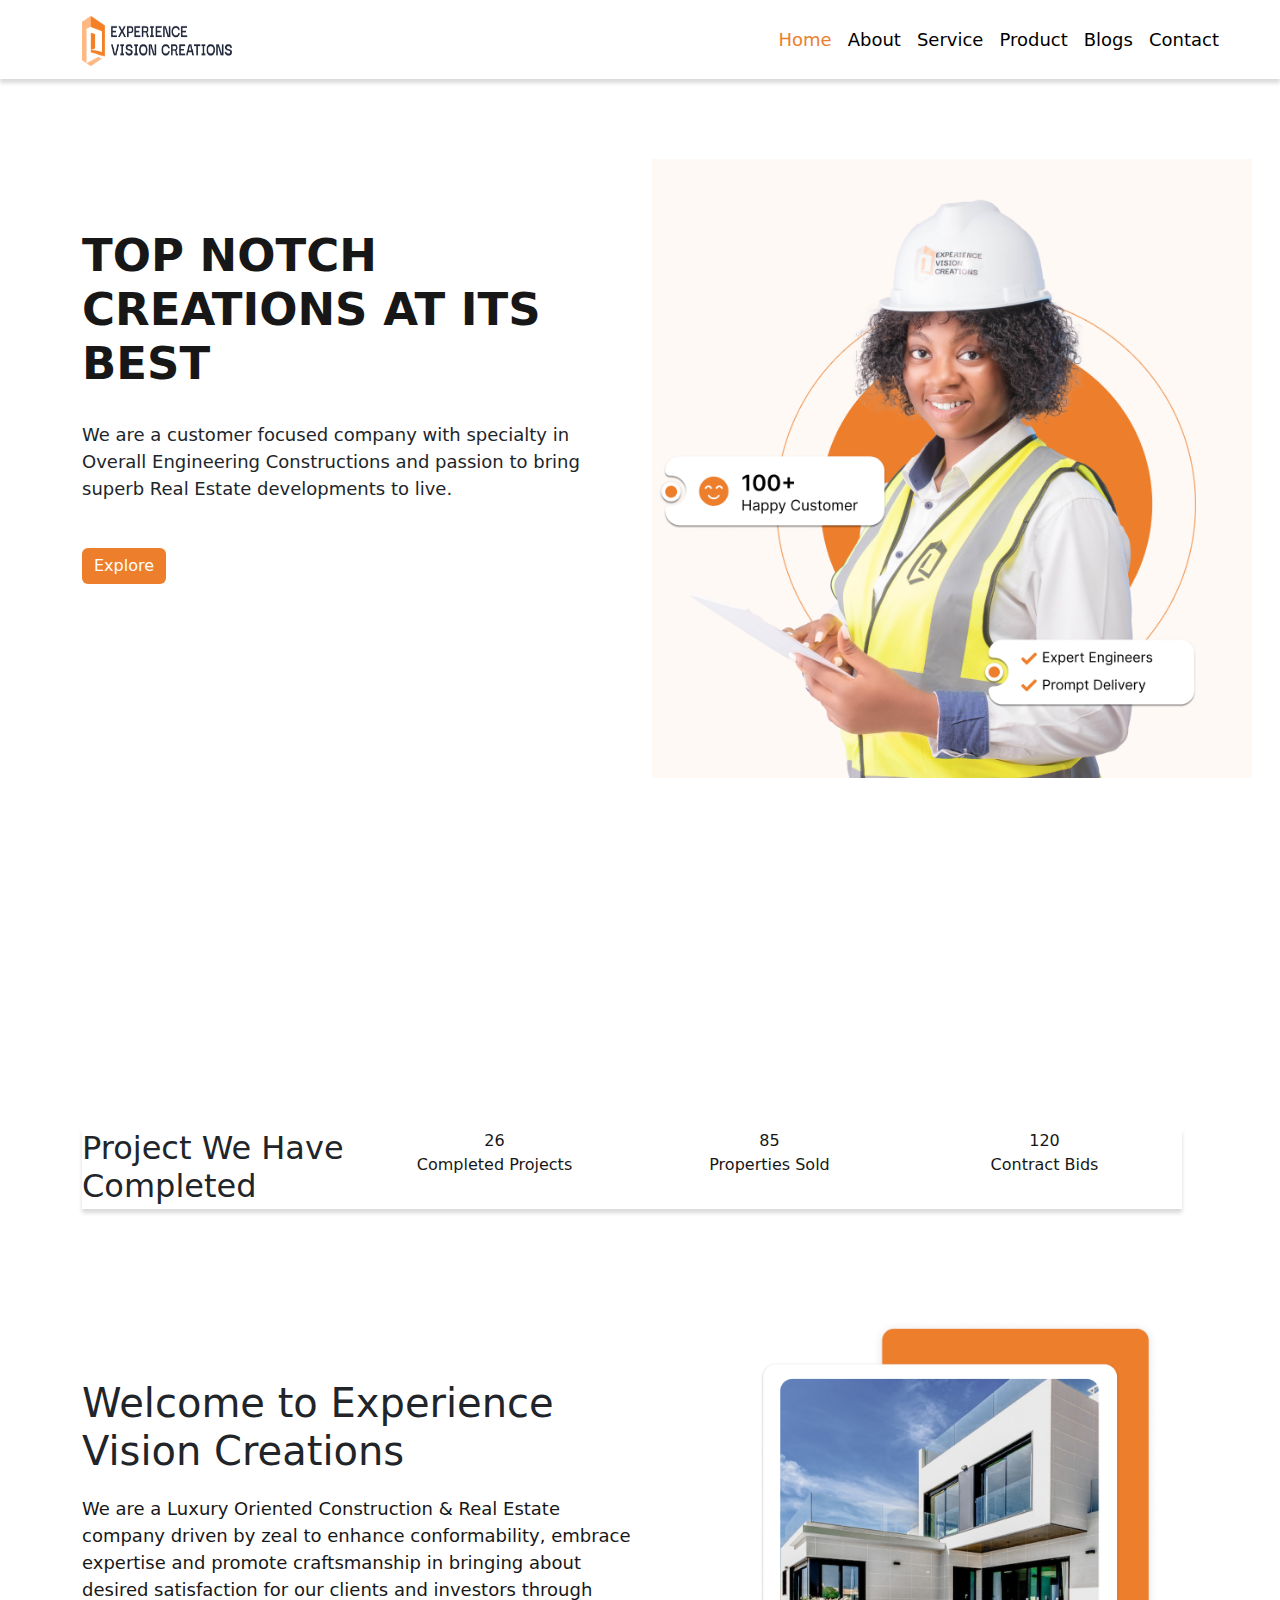
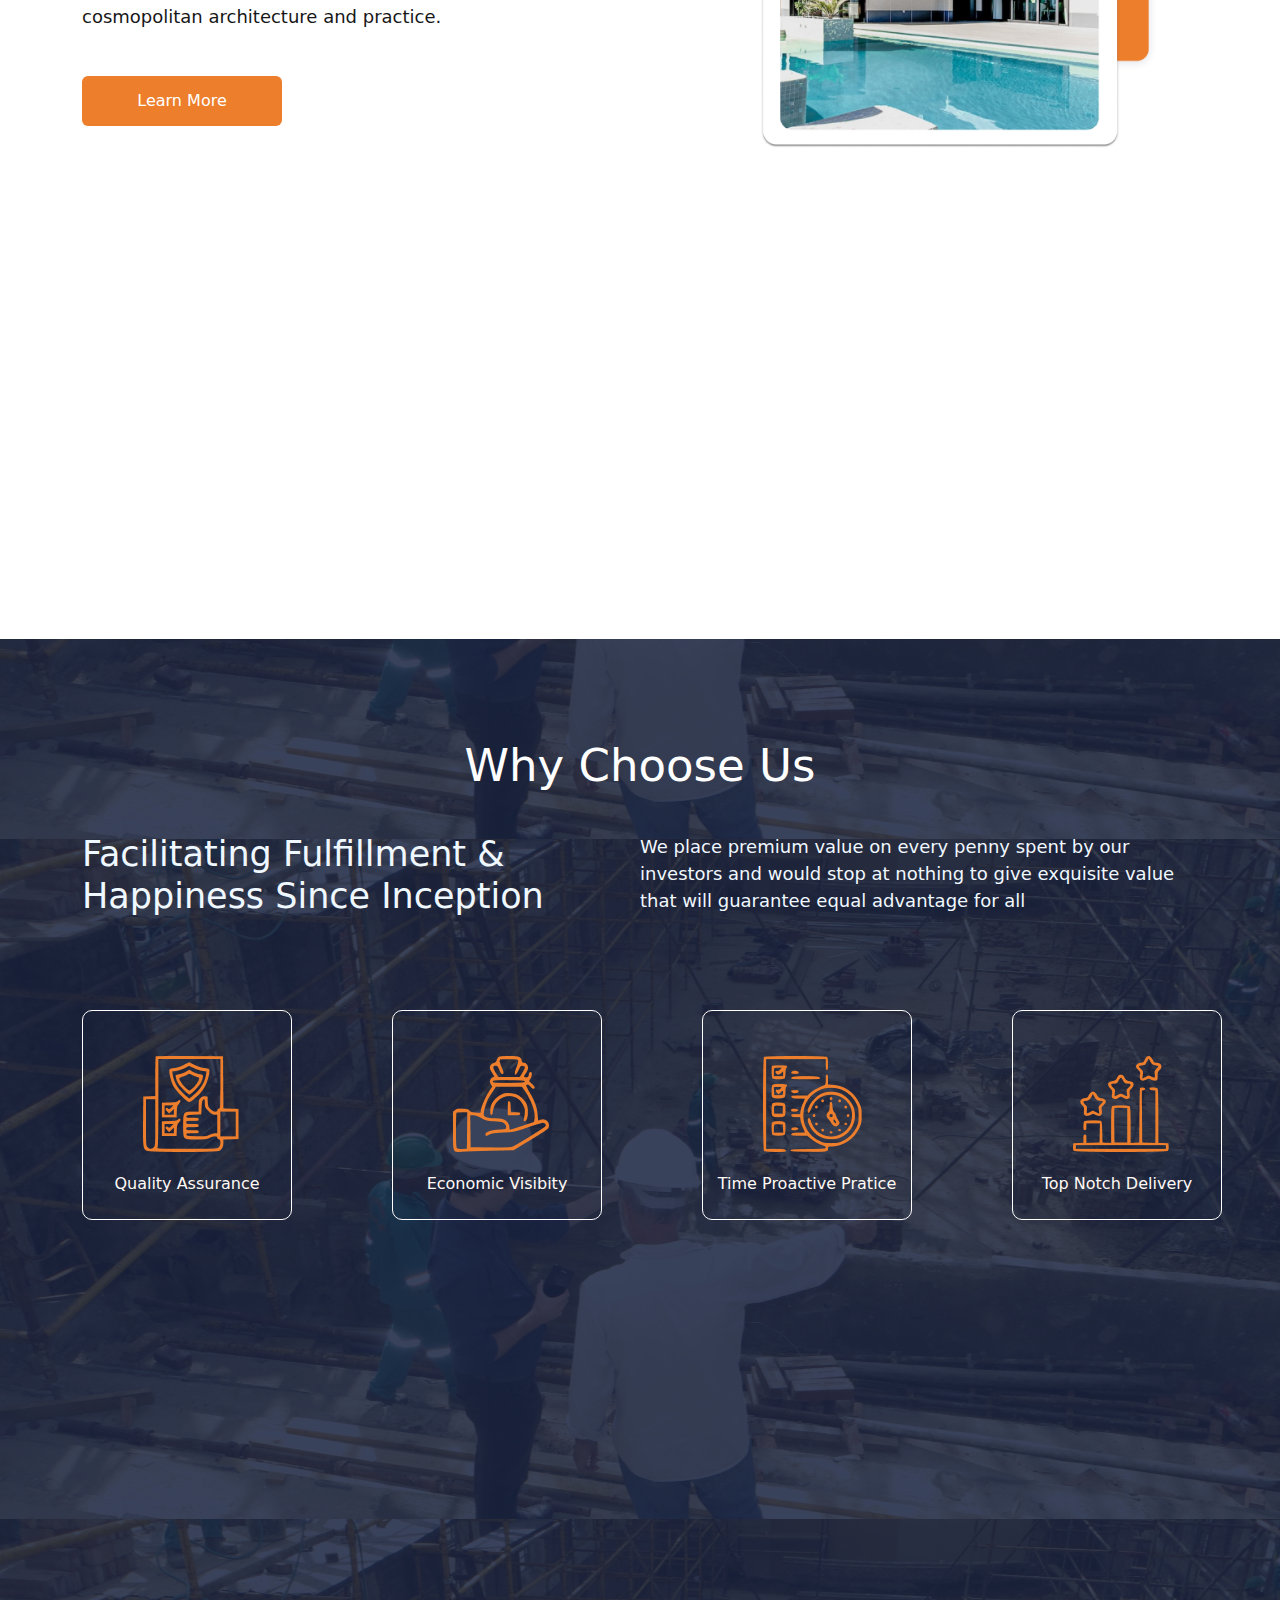
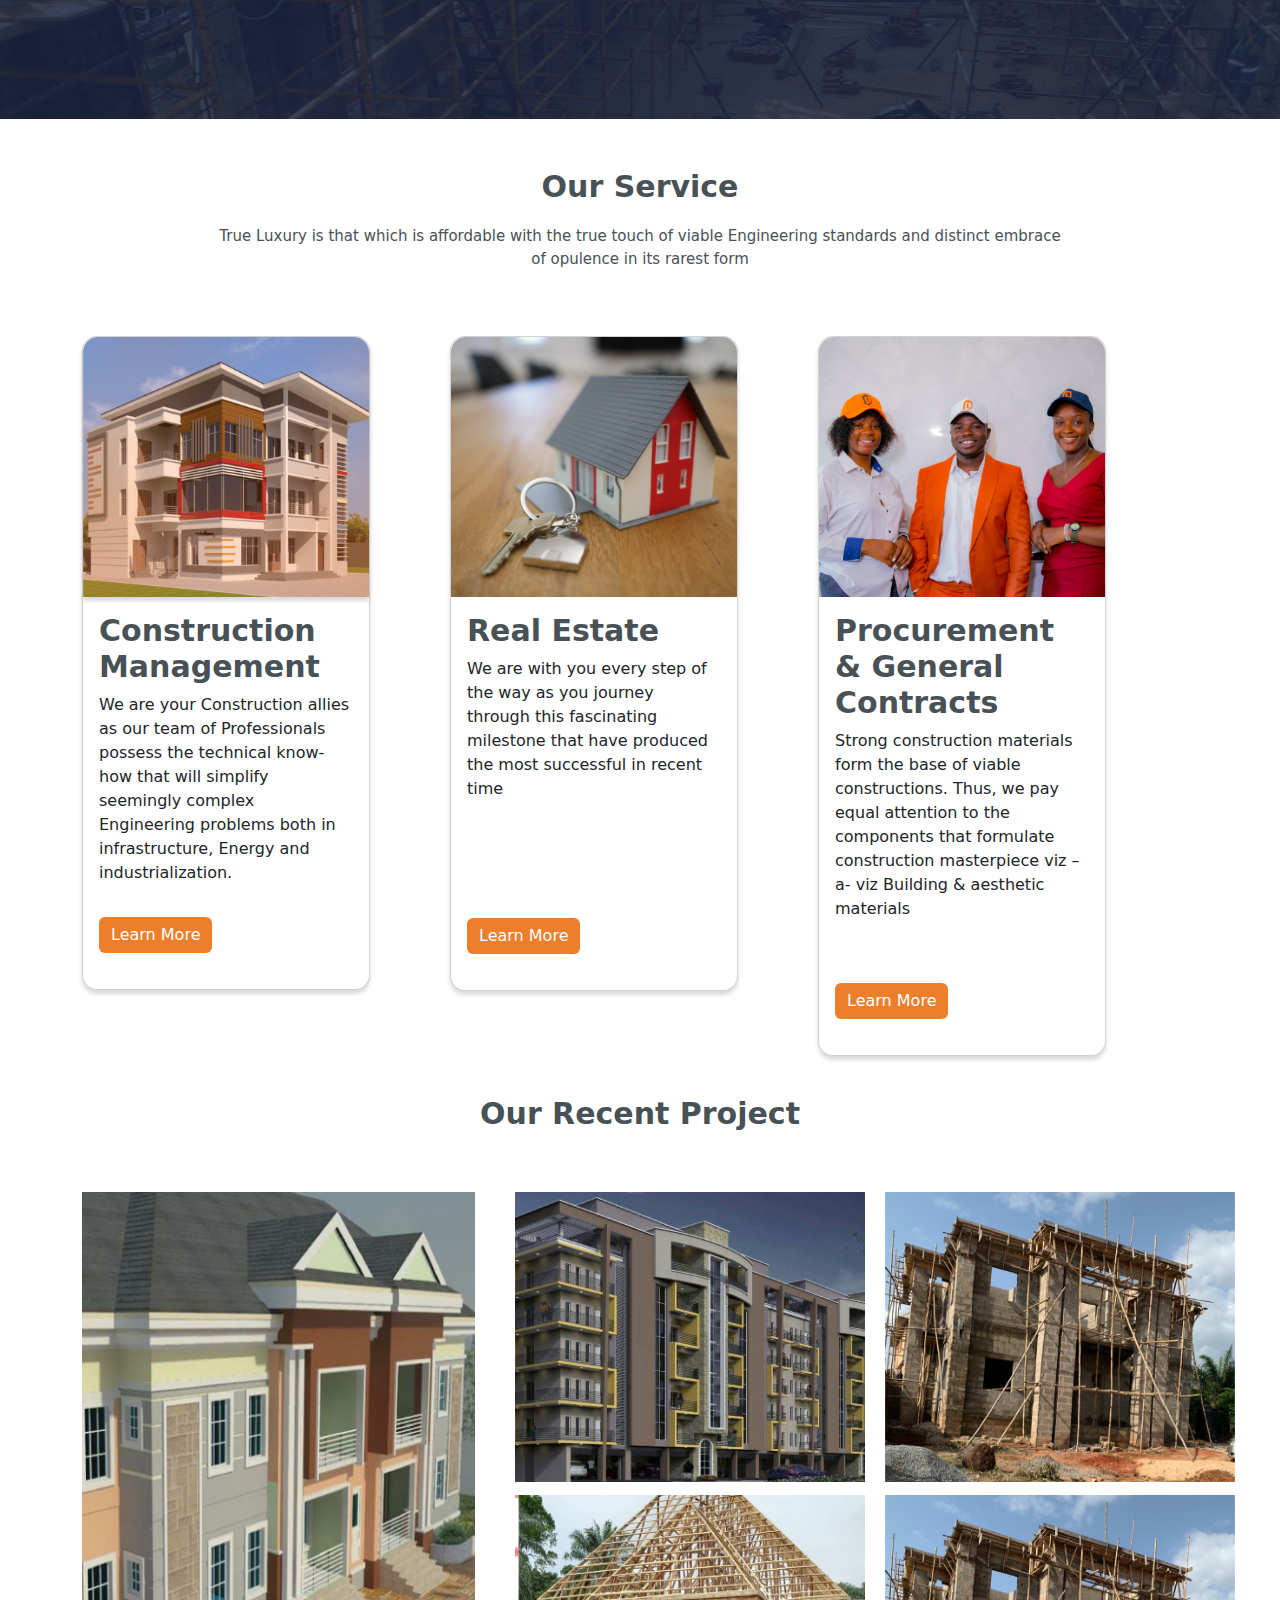
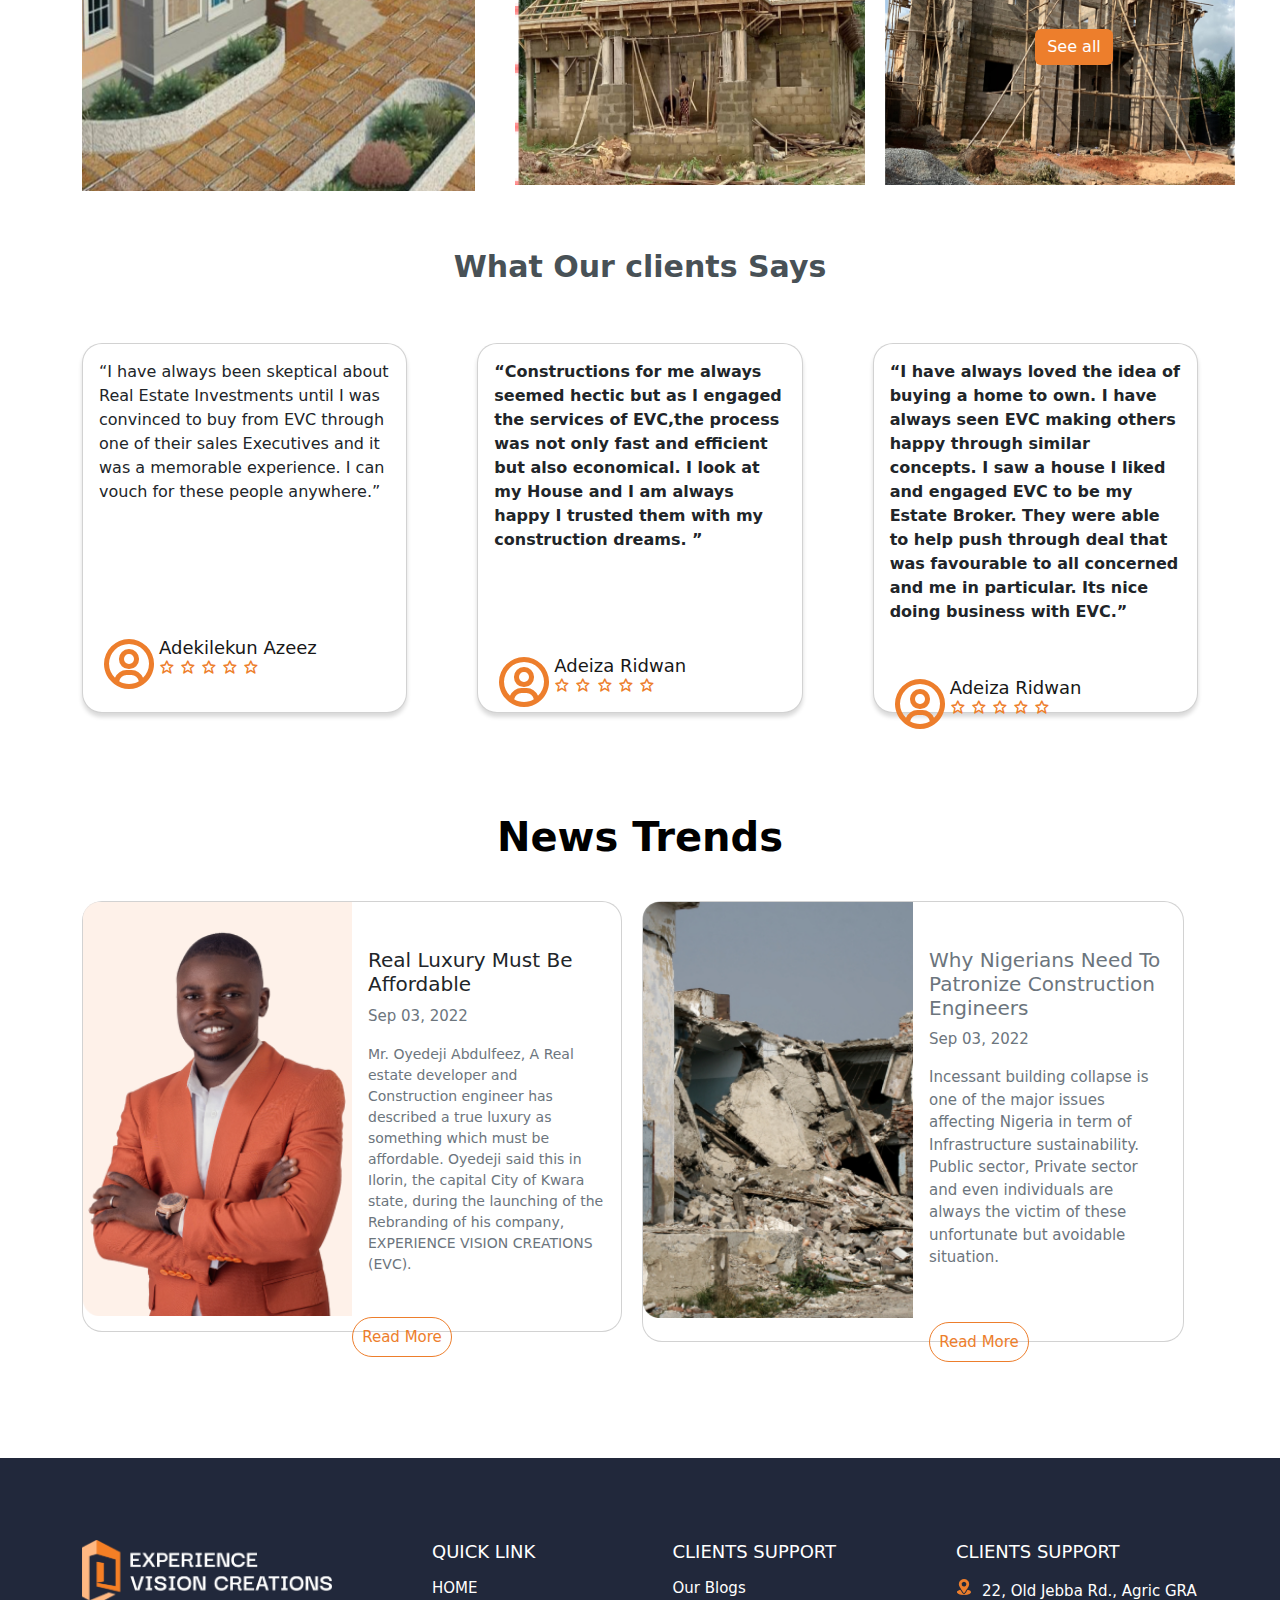
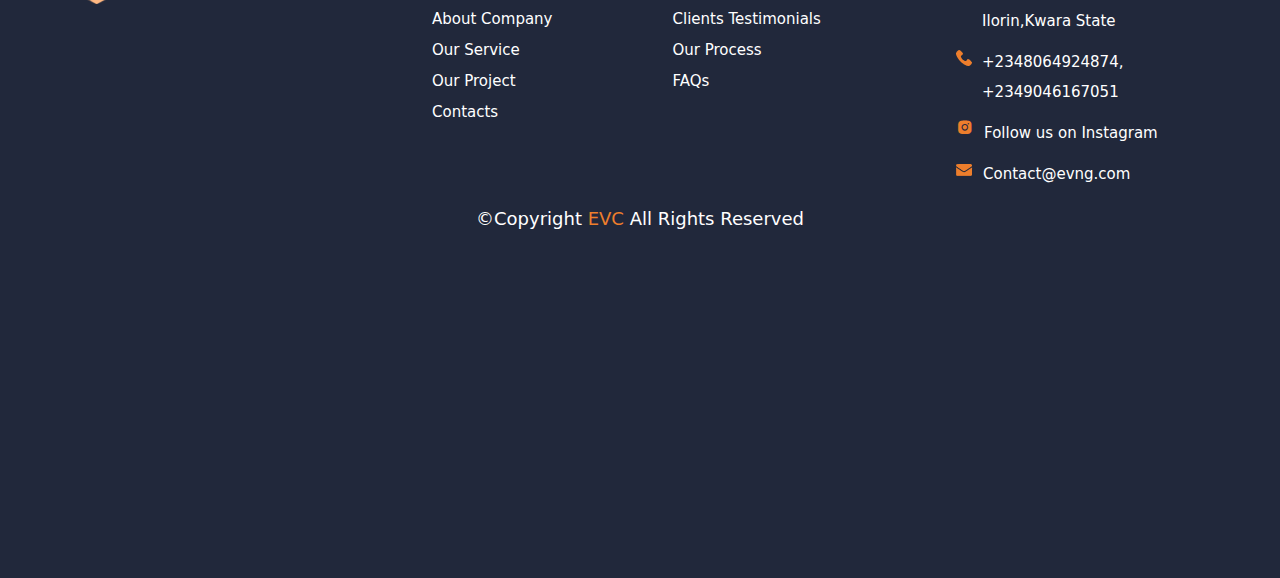
==== index.html @ 8b0f33f6 "fifth commit" ====
<!DOCTYPE html>
<html lang="en">
<head>
    <meta charset="UTF-8">
    <meta http-equiv="X-UA-Compatible" content="IE=edge">
    <meta name="viewport" content="width=device-width, initial-scale=1.0">
<!-- Bootstrap -->
<link rel="stylesheet" href="./bootstrap-5.2.2-dist/css/bootstrap.min.css">
<!-- BOXICONS -->
<link href='https://unpkg.com/boxicons@2.1.4/css/boxicons.min.css' rel='stylesheet'>
 <!-- CSS -->
    <link rel="stylesheet" href="./style.css">
    <!-- favicon -->
    <link rel="shortcut icon" href="./Landscape.png" type="image/x-icon">
<!-- BOXICONS -->
<link href='https://unpkg.com/boxicons@2.1.4/css/boxicons.min.css' rel='stylesheet'>
    <title>Experience Vision Creation</title>
</head>
<body>
  <nav class="navbar navbar-expand-lg navs ">
    <div class="container">
        <a class="navbar-brand nav1" href="#">
            <img src="./Landscape.png" alt="Logo" width="150" height="50"  class="d-inline-block align-text-top" style="color: white;">
          </a>
      <button class="navbar-toggler" type="button" data-bs-toggle="collapse" data-bs-target="#navbarSupportedContent" aria-controls="navbarSupportedContent" aria-expanded="false" aria-label="Toggle navigation">
        <span class="navbar-toggler-icon"></span>
      </button>
      <div class="collapse navbar-collapse" id="navbarSupportedContent">
        <ul class="navbar-nav me-auto mb-2 mb-lg-0 nav2">
          <li class="nav-item">
            <a class="nav-link active actives " aria-current="page" href="#" style="  color: #ed7e2c; font-size: 18px;">Home</a>
          </li>
          <li class="nav-item">
            <a class="nav-link" href="#">About</a>
          </li>
          <li class="nav-item">
            <a class="nav-link" href="#">Service</a>
          </li>
          <li class="nav-item">
            <a class="nav-link" href="#">Product</a>
          </li>
          <li class="nav-item">
            <a class="nav-link" href="#">Blogs</a>
          </li>
          <li class="nav-item">
            <a class="nav-link" href="#">Contact</a>
          </li>
          </ul>
          </div>
          </div>
        </nav>
        <section class="section1">
          <div class="container">
            <div class="contain">
              <div class="row">
                <div class="text col-lg-6 ">
                  <h1>TOP NOTCH CREATIONS AT ITS BEST</h1>
                  <p class="para1">We are a customer focused company with specialty in Overall Engineering Constructions and passion to bring superb Real Estate developments to live.</p>
                  <div class="button"><button type="button" class="btn btn-success">Explore</button></div>
                </div>
                <div class="picture col-lg-6">
                  <img src="./notpho.jpeg" alt="">
                </div>
              </div>
            </div>
          </div>
        </section>
          <section class="section2">
     <section class="section2">
      <div class="container">
        <div class="contain2">
        <div class="row1">
          <div class="project col-lg-3">
            <h2>Project We Have Completed</h2>
          </div>
          <div class="first col-lg-3">
            <p class="para2">26<br>
              Completed Projects</p>
          </div>
          <div class="second col-lg-3">
            <p class="para2">
              85<br>
Properties Sold
            </p>
          </div>
          <div class="third col-lg-3">
            <p class="para2">120<br>
              Contract Bids</p>
          </div>
        </div>
      </div>
      </div>
      <div class="container">
        <div class="contain3">
          <div class="row2">
            <div class="text1 col-lg-6"><h2>Welcome to Experience Vision Creations</h2>
            <p class="para3">We are a Luxury Oriented Construction & Real Estate company driven by zeal to enhance conformability, embrace expertise and promote craftsmanship in bringing about desired satisfaction for our clients and investors through cosmopolitan architecture and practice.</p>
            <button type="button" class="btn btn-success">Learn More</button></div>
            <div class="image1 col-lg-6">
              <img src="./Imagesvideo-cover.png" alt="">
            </div>
          </div>
        </div>
      </div>
     </section>
      <section class="section3">
<div class="container">
  <div class="contain4">
    <div class="text2">
      <h3>Why Choose Us</h3>
    </div>
    <div class="row3">
      <div class="text3 col-lg-6">
       <h4>Facilitating Fulfillment & Happiness Since Inception</h4>
      </div>
    <div class="text4 col-lg-6">
      <p class="para4">We place premium value on every penny spent by our investors and would stop at nothing to give exquisite value that will guarantee equal advantage for all</p>
    </div>
    </div>
    <div class="row4">
      <div class=" card-content">
        <div class="card-body1 col-lg-3">
          <div class="image">
            <img src="./image1(Traced).png" alt="">
          </div>
          <div class="textt">
            <p class="para5"> Quality Assurance</p>
          </div>
        </div>
      </div>
      <div class="card-content ">
        <div class="card-body1  card-body2" style="margin-left: 100px;">
        <div class="image">
          <img src="./image2(Traced).png" alt="">
        </div>
      <div class="textt">
        <p class="para5"> Economic Visibity</p>
      </div></div>
      </div>
      <div class="card-content">
        <div class="card-body1 card-body3 col-lg-3" style="margin-left: 100px;">
        <div class="image"><img src="./image(Traced).png" alt=""></div>
        <div class="texxt"><p class="para5"> Time Proactive Pratice</p></div>
        </div>
      </div>
      <div class="card-content">
        <div class="card-body1 card-body4" style="margin-left: 100px;">
        <div class="image">
          <img src="./image4(Traced).png" alt="">
        </div>
      <div class="textt"><p class="para5"> Top Notch Delivery</p></div></div>
      </div>
    </div>
</div>
      </section>
      <section class="section4">
        <div class="container">
          <div class="main">
            <div class="textz">
              <h5>Our Service</h5>
              <p class="para6">
                True Luxury is that which is affordable with the true touch of viable Engineering standards and distinct embrace <br>of opulence in its rarest form
              </p>
            </div>
            <div class="row5">
              <div class="content1">
                <div class="card cards" style="width: 18rem; border-radius: 15px;     box-shadow: 0px 4px 4px rgb(0 0 0 / 15%);">
                  <img src="./constructor.png" class="card-img-top" alt="..." style="border-radius: 15px 15px 0px 0px ;     box-shadow: 0px 4px 4px rgb(0 0 0 / 15%);">
                  <div class="card-body">
                    <h5 class="card-title">Construction Management</h5>
                    <p class="card-text">We are your Construction allies as our team of Professionals possess the technical know-how that will simplify seemingly complex Engineering problems both in infrastructure, Energy and industrialization.</p>

                  </div>
                  <div class="card-body">
                    <button type="button" class="btn btn-success btnn">Learn More</button>
                  </div>
                </div>
          </div>
          <div class="content1">
            <div class="card cards1" style="width: 18rem; border-radius: 15px; margin-left: 80px;     box-shadow: 0px 4px 4px rgb(0 0 0 / 15%);">
              <img src="./Frame21.png" class="card-img-top" alt="..." style="border-radius: 15px 15px 0px 0px ;     ;">
              <div class="card-body">
                <h5 class="card-title">Real Estate</h5>
                <p class="card-text">We are with you every step of the way as you journey through this fascinating milestone that have produced the most successful in recent time</p></div>
              <div class="card-body">
                <button type="button" class="btn btn-success btn2">Learn More</button>
              </div>
            </div>
          </div>
          <div class="content1">
            <div class="card cards2" style="width: 18rem; border-radius: 15px; margin-left: 80px;     box-shadow: 0px 4px 4px rgb(0 0 0 / 15%);">
              <img src="./Frame24.png" class="card-img-top" alt="..." style="border-radius: 15px 15px 0px 0px ;">
              <div class="card-body">
                <h5 class="card-title">Procurement & General Contracts</h5>
                <p class="card-text">Strong construction materials form the base of viable constructions. Thus, we pay equal attention to the components that formulate construction masterpiece viz – a- viz Building & aesthetic materials</p>
              </div>
              <div class="card-body">
                <button type="button" class="btn btn-success btn3">Learn More</button>
              </div>
            </div>
          </div>
        </div>
        <div class="flows">
          <h5>Our Recent Project</h5>
        </div>
        <div class="row6">
          <div class="img1 col-1g-4">
            <img src="./glass-silhouettes-on-moder-PRADEQE (1).png" alt="">
          </div>
          <div class="img2 ">
            <img src="./office-b (1).png" alt="" class="one">
            <img src="./scott-webb-HE-unsplash (1).png" alt="" class="two">
          </div>
          <div class="img3 col-1g-4">
            <img src="./ilding-CGY4TZ5 (1).png " alt="" class="three">
            <img src="./ilding-CGY4TZ5 (1).png" alt="" class="four">
            <button type="button" class="btn btn-success btn4">See all</button>     
          </div>
        </div>
        <div class="floww">
          <h5>What Our clients Says</h5>
          <div class="review">
            <div class="row7">
              <div class="card cardz crd1" style="width: 370px; height: 370px;box-shadow: 0px 4px 4px rgb(0 0 0 / 15%); border-radius: 20px;">
                <div class="card-body">
                  <p class="card-text card-text1" style="font-size: 16px; font-weight: 600px;">“I have always been skeptical about Real Estate Investments until I was convinced to buy from EVC through one of their sales Executives and it was a memorable experience. I can vouch for these people anywhere.”</p>
                  <div class="row8" style="margin-top: 90px;">
                    <div class="icon4">
                      <i class='bx bx-user-circle'></i>
                    </div>
                    <div class="icon5">
                      <p class="para10">Adekilekun Azeez</p>
                      <div class="iconz">                      <i class='bx bx-star' ></i>
                      <i class='bx bx-star' ></i>
                      <i class='bx bx-star' ></i>
                      <i class='bx bx-star' ></i>
                      <i class='bx bx-star' ></i>
                    </div>
                  </div>

                  </div>
                </div>
                </div>
                <div class="card cardz crd2" style="width: 370px;  height: 370px;   margin-left: 70px; border-radius: 20px; box-shadow: 0px 4px 4px rgb(0 0 0 / 15%);">
                  <div class="card-body card-body8">
                                  <p class="card-text card-text1" style="font-size: 16px; font-weight: 600;">“Constructions for me always seemed hectic but as I engaged the services of EVC,the process was not only fast and efficient but also economical. I look at my House and I am always happy I trusted them with my construction dreams. ”

                                  </p>
                    <div class="row8">
                      <div class="icon3">
                        <i class='bx bx-user-circle'></i>
                      </div>
                      <div class="icons"><p class="para10">
                        Adeiza Ridwan</p>
                      <div class="icon2">
                        <i class='bx bx-star' ></i>
                        <i class='bx bx-star' ></i>
                        <i class='bx bx-star' ></i>
                        <i class='bx bx-star' ></i>
                        <i class='bx bx-star' ></i>
                      </div></div>
                    </div>
                  </div>
</div>
<div class="card cardz crd3" style="width: 370px; height: 370px;border-radius: 20px; box-shadow: 0px 4px 4px rgb(0 0 0 / 15%); margin-left: 70px;">
  <div class="card-body ">
    <p class="card-text  card-text1 paras" style="font-size: 16px; font-weight: 600;">“I have always loved the idea of buying a home to own. I have always seen EVC making others happy through similar concepts. I saw a house I liked and engaged EVC to be my Estate Broker. They were able to help push through deal that was favourable to all concerned and me in particular. Its nice doing business with EVC.”</p>
    <div class="row8">
      <div class="icon6">
        <i class='bx bx-user-circle'></i>
      </div>
      <div class="icon7"><p class="para10">
        Adeiza Ridwan</p>
      <div class="iconzz">
        <i class='bx bx-star' ></i>
        <i class='bx bx-star' ></i>
        <i class='bx bx-star' ></i>
        <i class='bx bx-star' ></i>
        <i class='bx bx-star' ></i>
      </div></div>
    </div>

          </div>
        </div>
          </div>
          <div class="flowwz">
            <h5>News Trends</h5>
            <div class="row9">
              <div class="table1">
                <div class="card boddy mb-3" style="max-width: 540px; border-radius: 20px;">
                  <div class="row g-0">
                    <div class="col-md-6">
                      <img src="./image holder (8).png" class="img-fluid rounded-start" style="width:400px ;" alt="...">
                    </div>
                    <div class="col-md-6">
                      <div class="card-body ">
                    <h6 class="class-title">Real Luxury Must Be Affordable</h6>
                    <p class="card-text"><small class="text-muted" style="font-size: 15px;">Sep 03, 2022</p>
                        <p class="card-text" style="font-size: 14px;">Mr. Oyedeji Abdulfeez, A Real estate developer and Construction engineer has described a true luxury as something which must be affordable. Oyedeji said this in Ilorin, the capital City of Kwara state, during the launching of the Rebranding of his company, EXPERIENCE VISION CREATIONS (EVC).</p>
                      </div>
                      <div class="bttn">
                   <button class="btn5">Read More</button>
                      </div>
                    </div>
                  </div>
                </div>
              </div>
              <div class="table2">
                <div class="card boddy mb-3" style="max-width: 542px; margin-left: 20px; border-radius: 20px;">
                  <div class="row g-0">
                    <div class="col-md-6">
                      <img src="./blog-holder.png" class="img-fluid rounded-start" alt="..." style="border-radius: 25px 0px 0px 20px; width: 500px;">                    </div>
                    <div class="col-md-6">
                      <div class="card-body">
                        <h6 class="class-title">
                          Why Nigerians Need To Patronize Construction Engineers</h6>
                          <p class="card-text"><small class="text-muted" style="font-size: 15px;">Sep 03, 2022</p>
                        <p class="card-text">Incessant building collapse is one of the major issues affecting Nigeria in term of Infrastructure sustainability. Public sector, Private sector and even individuals are always the victim of these unfortunate but avoidable situation.</p>
                        <div class="bttn1">
                          <button class="btn5">Read More</button>
                             </div>
                      </div>
                    </div>
                  </div>
                </div>
              </div>
            </div>
          </div>
        </div>
        </div>
      </section>
      <section class="section5">
        <div class="container">
          <div class="row10">
            <div class="logo">
              <a class="navbar-brand nav1" href="#">
                <img src="./Footer-Logo.png" alt="Logo" width="250"  class="d-inline-block align-text-top" style="color: white;">
              </a></div>
            <div class="body2" style="margin-left: 100px;"><p class="para11">QUICK LINK</p>
              <p class="para12">HOME
              </p>
              <p class="para12">About Company</p>
              <p class="para12">Our Service</p>
              <p class="para12">Our Project<p>
                <p class="para12">Contacts</p>
            </div>
            <div class="body1" style="margin-left: 120px;"><p class="para11">CLIENTS SUPPORT</p>
              <p class="para12">Our Blogs</p>
              <p class="para12">Clients Testimonials</p>
              <p class="para12">Our Process</p>
              <p class="para12">FAQs</p></div>
            <div class="body2" style="margin-left:120px ;"><p class="para11">CLIENTS SUPPORT</p>
        <div class="imgg">
          <div class="imggs" style="margin-top: -5px;">
            <img src="./image5(Traced).png" alt="">
          </div>
          <div class="num" style="margin-left:10px;">
            <p class="para13">22, Old Jebba Rd., Agric GRA<br>Ilorin,Kwara State </p>
          </div>
        </div>
        <div class="imgg">
          <div class="imggs" style="margin-top: -5px;">
            <img src="./image6(Traced).png" alt="">
          </div>
          <div class="num" style="margin-left:10px;">
            <p class="para13">+2348064924874,<br>+2349046167051 </p>
          </div>
          </div>
          <div class="imgg">
            <div class="imggs" style="margin-top: -5px;">
              <i class='bx bxl-instagram-alt'></i>
            </div>
            <div class="num" style="margin-left:10px;">
              <p class="para13">Follow us on Instagram </p>
            </div>
            </div>
            <div class="imgg">
              <div class="imggs" style="margin-top: -5px;">
                <img src="./image8(Traced)(1).png" alt="">
              </div>
              <div class="num" style="margin-left:10px;">
                <p class="para13">Contact@evng.com</p>
              </div>
            </div>
       </div>
       
            </div>
        </div>
       <div class="footer"> <footer style="color: white; font-size: 18px;">©Copyright <span class="spn">EVC</span> All Rights Reserved</footer></div>
        <!-- <div class="whatsapp">
          <i class='bx bxl-whatsapp'></i>
        </div> -->

      </section>
        <script src="./bootstrap-5.2.2-dist/js/bootstrap.min.js"></script>
</body>
</html>
---- style.css ----
*{
  margin: 0;
  padding: 0;
}.navs{
    box-shadow: 0px 4px 4px rgb(0 0 0 / 15%);
    position: relative;
    width: 100%;
}

.nav2{
    margin-left: 55%}
    .nav-link{
        color: black;
        font-size: 18px;
    }
    .nav-link:hover{
           color: #ed7e2c;
    }
    .section1{
        height: 100vh;
        background-color: #fff9f5"
    }
    .contain{
        margin-bottom: 200px;
 
       padding-top: 150px;
    }
   
    h1{
        font-size: 45px;
        color: #171717;
        font-weight:700;
        
    }
    .para1{
        margin-top: 30px;
        font-size: 18px;
    }
    .btn{
        background: #ed7e2c;
        border: #ed7e2c;
    }
    .picture img{
        width: 600px;
        margin-top: -70px;
        padding-bottom: 100px;
       
        /* transition: 1s ease-in; */
        
    }
    /* :hover.picture img{
      transform: translateY(20px);
      transition: 1s ease-in;
      opacity: 1;
    } */
    .text button{
        margin-top: 30px;
    }
.section2{
    height: 140vh;
    /* margin-bottom: 200px; */

}
 .row1{
    display: flex;
    box-shadow: 0px 4px 4px rgb(0 0 0 / 15%);
    width: 1100px;
    height: 80px;


    /* margin-top: 100px; */
 }

 
 .contain2{
    padding-top: 150px;
 }
 .para2{
    text-align: center;
    color: #171717;
    font-weight: 500;
    
 }
 h2{
    font-weight: 500;
 }
 .row2{
    display: flex;
 }
 .contain3{
    padding-top: 170px;
 }
 .text1 h2{
    font-size: 40px;
 }
 .para3{
    font-size: 18px;
    color: #171717;
    font-weight: 400;
    margin-top: 20px;

 }
 .image1 img{
    width: 400px;
margin-left: 120px;
margin-top: -60px;}
:hover.image1 img{
   transition: 1s ease-in;
transform: translateY(40px);
opacity: 1;
}
.text1 button{
    margin-top: 30px;
    width: 200px;
    height: 50px;
}
.section3{
    height: 120vh;
    background-image: url(./Rectangle10.png);
 background-position: center;
}
 .contain4{
    padding-top: 100px;
 }
 h3{
 
 color: white;
    font-size: 45px;
    text-align: center;
 }
 .row3{
    display: flex;
    margin-top: 40px;
 }
 h4, .para4{
    color: aliceblue;
 }
 h4{
    font-size:35px;
 }
 .para4{
    font-size: 18px;
 }
 .row4{
    display: flex;
 }
 .card-content{
   margin-top: 80px;
 }
 .card-body1{
    width: 210px;
    height: 210px;
border-radius: 10px;
/* color: aliceblue; */
border: 0.5px solid white;
/* opacity: 1; */
/* transition: 1s ease-in; */
 }
 /* .card-content{
   transition: 1s ease-in;
   opacity: 3;
 } */
 .image img{
   position: relative;
   z-index: 1;
   margin-top: 50px;
   justify-content: center;
   margin-top: 45px;
   margin-left: 60px;
   
   
 } 
 .para5{
   color: #fff9f5;
   margin-top: 20px;
   text-align: center;
 }
.textz{
   text-align: center;
}
.section4{
  background-color: white;
  margin-bottom: 100px;
}
.main{
   padding-top: 50px;
}
 h5{
   color: #485156;
   font-size: 30px;
   font-weight: 700;
 }
 .para6{
   font-size: 15px;
   font-weight: 400;
   margin-top: 20px;
   color:  #485156;
 }
 .row5{
   display: flex;
 }
 .content1{
   margin-top: 50px;
 }
 .btnn{
   margin-bottom: 20px;
 }
 .btn2{
   margin-top: 85px;
   margin-bottom: 20px;
 }
 .btn3{
   margin-top: 30px;
   margin-bottom: 20px;
 }
 .flows{
 text-align: center;
   margin-top: 40px;
 }
 .row6{
   display: flex;
margin-top: 60px;
 }
 .img2 .two{
   margin-top: 13px;
 }

 .img2 img{
   width: 350px;
   margin-left: 40px;
   height: 290px;
 }
 .img3 img{
   width: 350px;
   margin-left: 20px;
   height: 290px;
 }
 .img3 .four{
   margin-top: 13px;

 }
 .img1 img{
height: 599px;
 }
  .img3 .btn4{
   position:relative;
   margin-top: -300px;
   margin-left: 170px;
 }
 .floww h5{
 text-align: center;
   padding-top: 40px;
 
 }
 .row7{
   display: flex;
  
 }
 .row7 .card{
   margin-top: 50px;
 }
 .row8{
   display: flex;
   flex-direction: row;
  margin-top: 100px;
  
 }
 
 .icon3 i{
   font-size: 60px;
   color: #ed7e2c;
 }
 .para10{
   color: #171717;
   font-size: 18px;
   font-weight: 500;
 }
 .icon2 i{
   color: #ed7e2c;
 }
 .icon2{
  margin-top: -20px;
 }
 .icon4 i{
  font-size: 60px;
  color: #ed7e2c;
}
.para10{
  color: #171717;
  font-size: 18px;
}
.icon5 i{
  color: #ed7e2c;
}
.icon4, .icon5{
 margin-top: 40px;
}
.iconz{
 margin-top: -20px;
}
.icon6 i{
  color: #ed7e2c;
  font-size: 60px;
}
.icon6, .icon7{
 margin-top: -50px;
}
.iconzz{
 margin-top: -20px;
 color: #ed7e2c;
}
.flowwz{
  margin-top: 60px;
}
.flowwz h5{
  color: black;
  font-size: 40px;
}
.row9{
  display: flex;
  margin-top: 40px;
}
h6{
  margin-top: 30px;
  font-size:20px;
}
.btn5{
  background: none;
  border: 1.5px solid #ed7e2c;
  color: #ed7e2c;
  border-radius: 20px;
  width: 100px;
  height: 40px;

}
.bttn{

  position: relative;
z-index:1;
top: 26px;
}
.bttn1{

  position: relative;
z-index:1;
top: 37px;
}
.section5{
  height: 80vh;
  background-color:rgb(33, 40, 59);
}
.row10{
  display: flex;
  padding-top:80px;
}
.logo{
  display: flex;
  flex-direction: column;
}
.para11,.para12{
  color: white;
}
.para11{
  font-size: 18px;
}
.para12{
  line-height: 15px;
}
.imgg{
  display: flex;
  flex-direction: row;
}
.imgg i{
  font-size: 18px;
  color: #ed7e2c;
}
.para13{
color: white;
margin-top: -5px;
line-height: 30px;
}
footer{
text-align: center;
}
.spn{
color: #ed7e2c;
}
/* .whatsapp{
  position: relative;
  width: 100%;
  left: 500px;
} */
.whatsapp i{
  font-size: 70px;
  color: #ed7e2c;


}
@media screen and (max-width:768px) {

  
  

  .section1{
  height: auto;
}
.contain{
  margin: 0px !important;
  padding: 0px !important;
  width: 100%;
}
h1{
  font-size: 30px;
}
.para1{
  margin: 0px !important;
  margin-top: 10px !important;
  font-size: 16px;
}
.picture{
  margin-left: 50px !important;
}
.picture img{
  width: 400px !important;
  margin: 0px !important;
  padding: 0px !important;
}
.section2{
  height: auto;
}
.contain2{
  width: 100%;
  padding: 0px !important;
}
.row1{
  display: flex;
  width: 600px !important;
  height: 100px !important;

}
h2{
  font-size: 25px;
}
.para2{
  margin: 0px !important;
  margin-top: 50px !important;
  font-size: 15px !important
}
.first{
  margin-left: -250px !important;
}
.second{
  margin-left: 5px !important;
}
.third{
  margin-left: 5px !important;
}
.contain3{
  width: 100%;
  padding: 0px !important;
  margin-top: 50px !important;
}
.row2{
  display: flex;
  flex-direction: column;
}
.text1 h2{
  font-size: 20px !important;
}
.para3{
  margin: 0px !important;
  font-size: 14px !important;
}
.text1 button{
  margin: 0px !important;
  margin-top: 20px !important;
  width: 150px;
  height: 40px;
}
.image1{
  margin-left: 90px !important;
}
.image1 img{
  width: 350px ;
  margin: 0px !important;
  margin-bottom: 100px !important;
  margin-top: 20px !important;
  
}
.section3{
  height: auto;
  
}
.contain4{
  width: 100%;
  padding: 0px !important;
  padding-top: 40px !important;
}
h3{
  font-size: 18px;
}
.row3{
  display: flex;
  flex-direction: column;
  width: 90%;
}
h4{
  font-size: 30px !important;
}
.para4{
  font-size: 16px !important;
}
.row4{
  display: flex;
  flex-direction: column;
}
.card-content{
  margin: 0px !important;
  margin-top: 40px !important;
  margin-left: 30px !important;
}
.card-body1{
  width: 200px !important;
  height: 200px !important;
}
.card-body2{
  margin: 0px !important;
  margin-top: -240px !important;
  margin-left: 230px!important;
}
.card-body3,.card-body4{
  margin: 0px !important;
}
.card-body3{
  margin-top: -60px !important;
}
.card-body4{
  margin-top: -240px !important;
  margin-left: 230px !important;
}
.section4{
  height: auto;
  margin: 0px !important;
}
.main{
  padding: 0px !important;
  width: 80%;
}
h5{
  font-size: 29px !important;
}
.para6{
  font-size: 14px!important;
}
.row5{
  display: flex;
  flex-direction: column;
  width: 80%;
}
.content1{
  margin: 0px !important;
}
.card{
  width: 400px !important;
  
}
.cards{
margin-left: 80px !important;
}
.cards1,.cards2{
  margin-top: 20px !important;
}
.cards,.cards1,.cards2{
  margin-left: 40px!important;
}
.flows{
  margin-top: 60px !important;
}
.row6{
  display: flex;
  flex-direction: column;
  width: 80%;
  margin: 0px !important;
  margin-top: 40px!important;
}
.img1 img{
  height: 450px !important;
  width: 450px !important;
  margin-left: 20px !important;
}
.img2 .two{
  margin: 0px !important;
  margin-top: 10px !important;
  margin-left: 20px !important;
}
.img2 img{
  margin: 0px !important;
  width: 450px;
  margin-left: 20px !important;
  height: 350px;
}
.img2 .one{
  margin-top: 10px !important;
}
.img3 img{
  margin: 0px !important;
  width: 450px;
  height: 350px;
  margin-left: 20px !important;
}
 .img3 .three, .img3 .four{
  margin-top: 20px !important;
}
.floww h5{
  padding: 0px !important;
  margin: 40px!important;

}
.row7{
  display: flex;
  flex-direction: column;
  width: 80%;

}
.cardz{
  width: 250px !important;
  height: 260px !important;
}
.card-text1{
  font-size: 13px !important;
}
.crd1{
  margin-top: -10px!important;
  margin-left: 100px !important;
}
.icon4{
  margin-top: -35px;
}
.icon5 {
  margin: 0px !important;
 margin-top: -35px !important;
}
.crd2{
  margin-left: 100px !important;
}
.icon3{
  margin-top: -55px;
}
.icons {
  margin: 0px !important;
 margin-top: -55px !important;
}
.crd3{
  margin-left: 100px !important;
}
.icon9{

}
.icon8 {
  margin: 0px !important;
  margin-top: -20px !important;
 
}
.paras{
  font-size: 10px !important;
}
.flowwz{
  margin: 0px !important;
  margin-top: 70px !important;
}
.row9{
  display: flex;
  flex-direction: column;
  width: 80%;
}
.boddy{
  margin-left: 40px !important;
  height: auto;
}

.bttn{
top: -2px !important;
left: 10px !important;
}
.bttn1{
  left: 10px !important;
  top: 0.5px!important;
  }
  .section5{
    height: auto;
  }
  .row10{
    display: flex;
    margin-top: 40px !important;
    flex-direction: column;
  }
  .body2, .body1, .num{
    margin: 0px !important;
    margin-top: 10px!important;
  }
  .para12, .para13{
    font-size: 14px !important;
  
  }
  .para13{
    line-height: 15px!important;
  }
  .footer{
  padding-bottom: 100px !important;
  }
  footer{
    font-size: 16px !important;
    margin-top: 20px !important;
  }
}
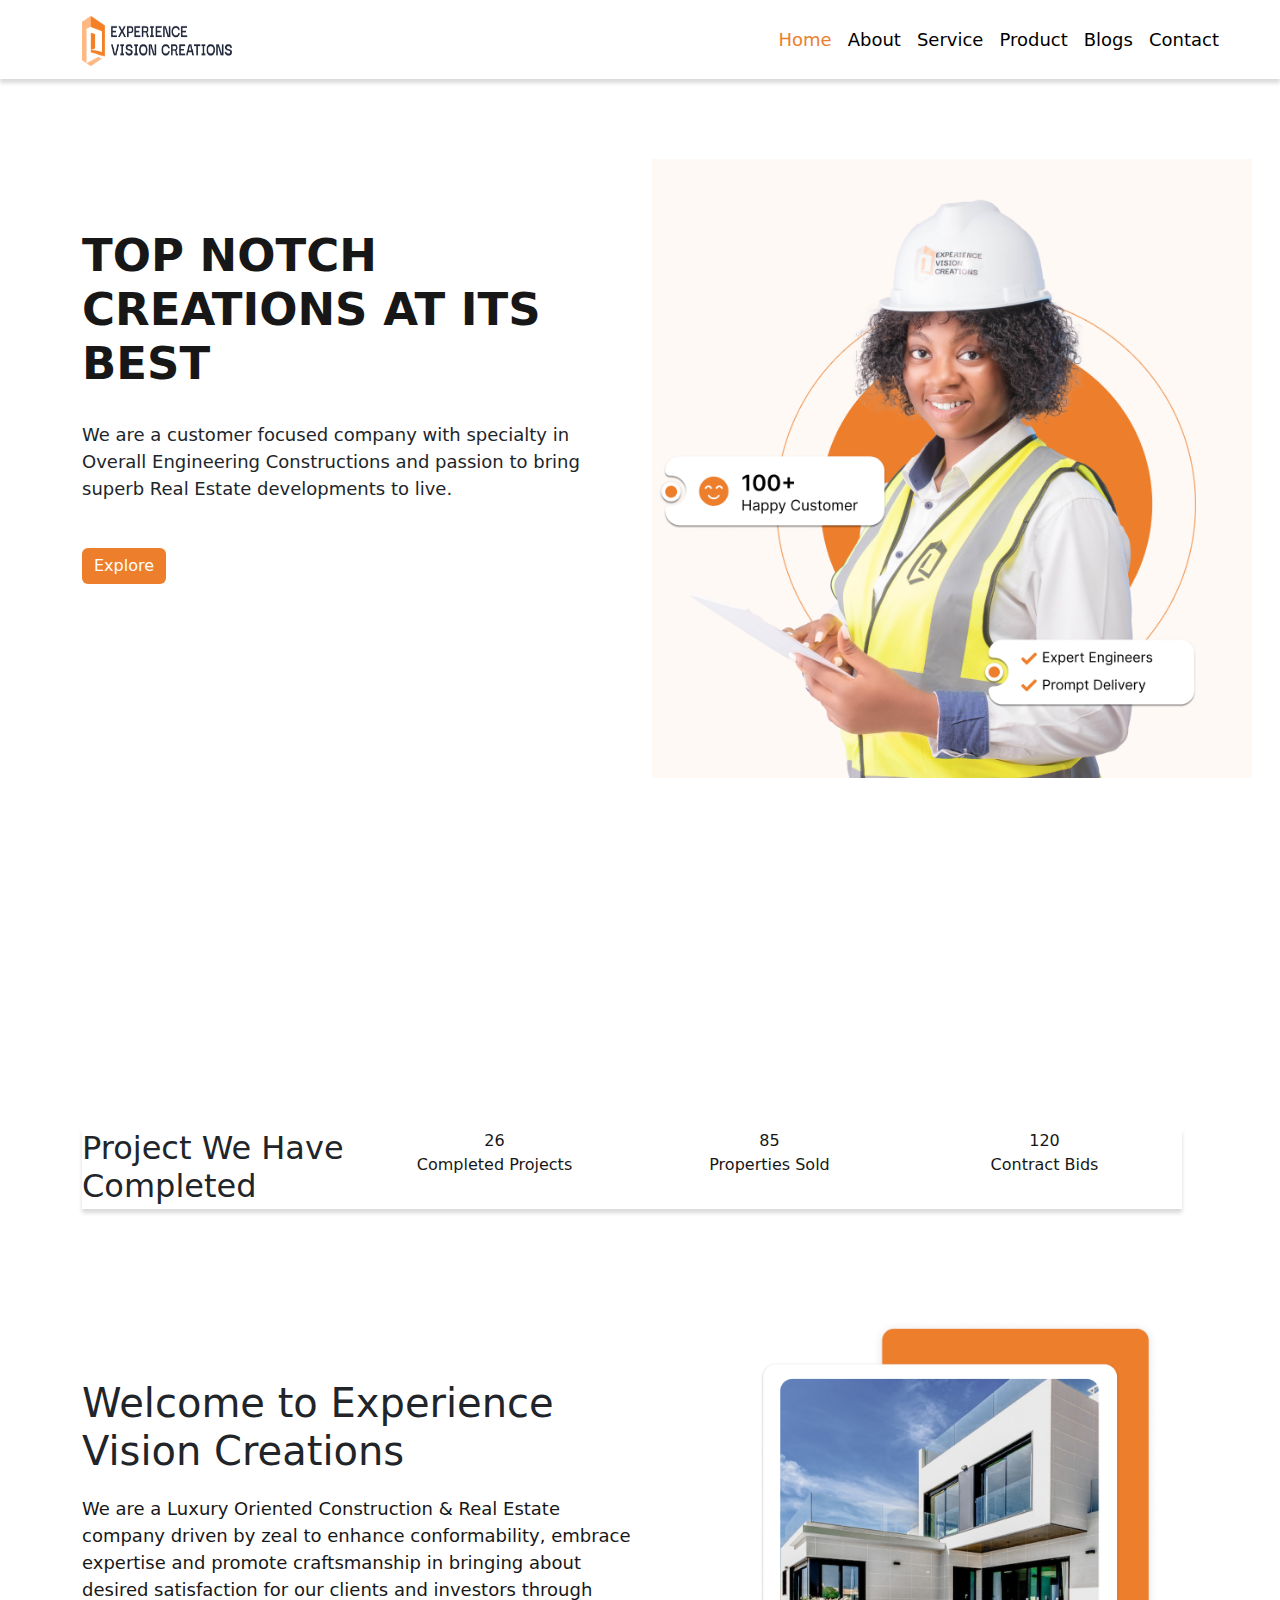
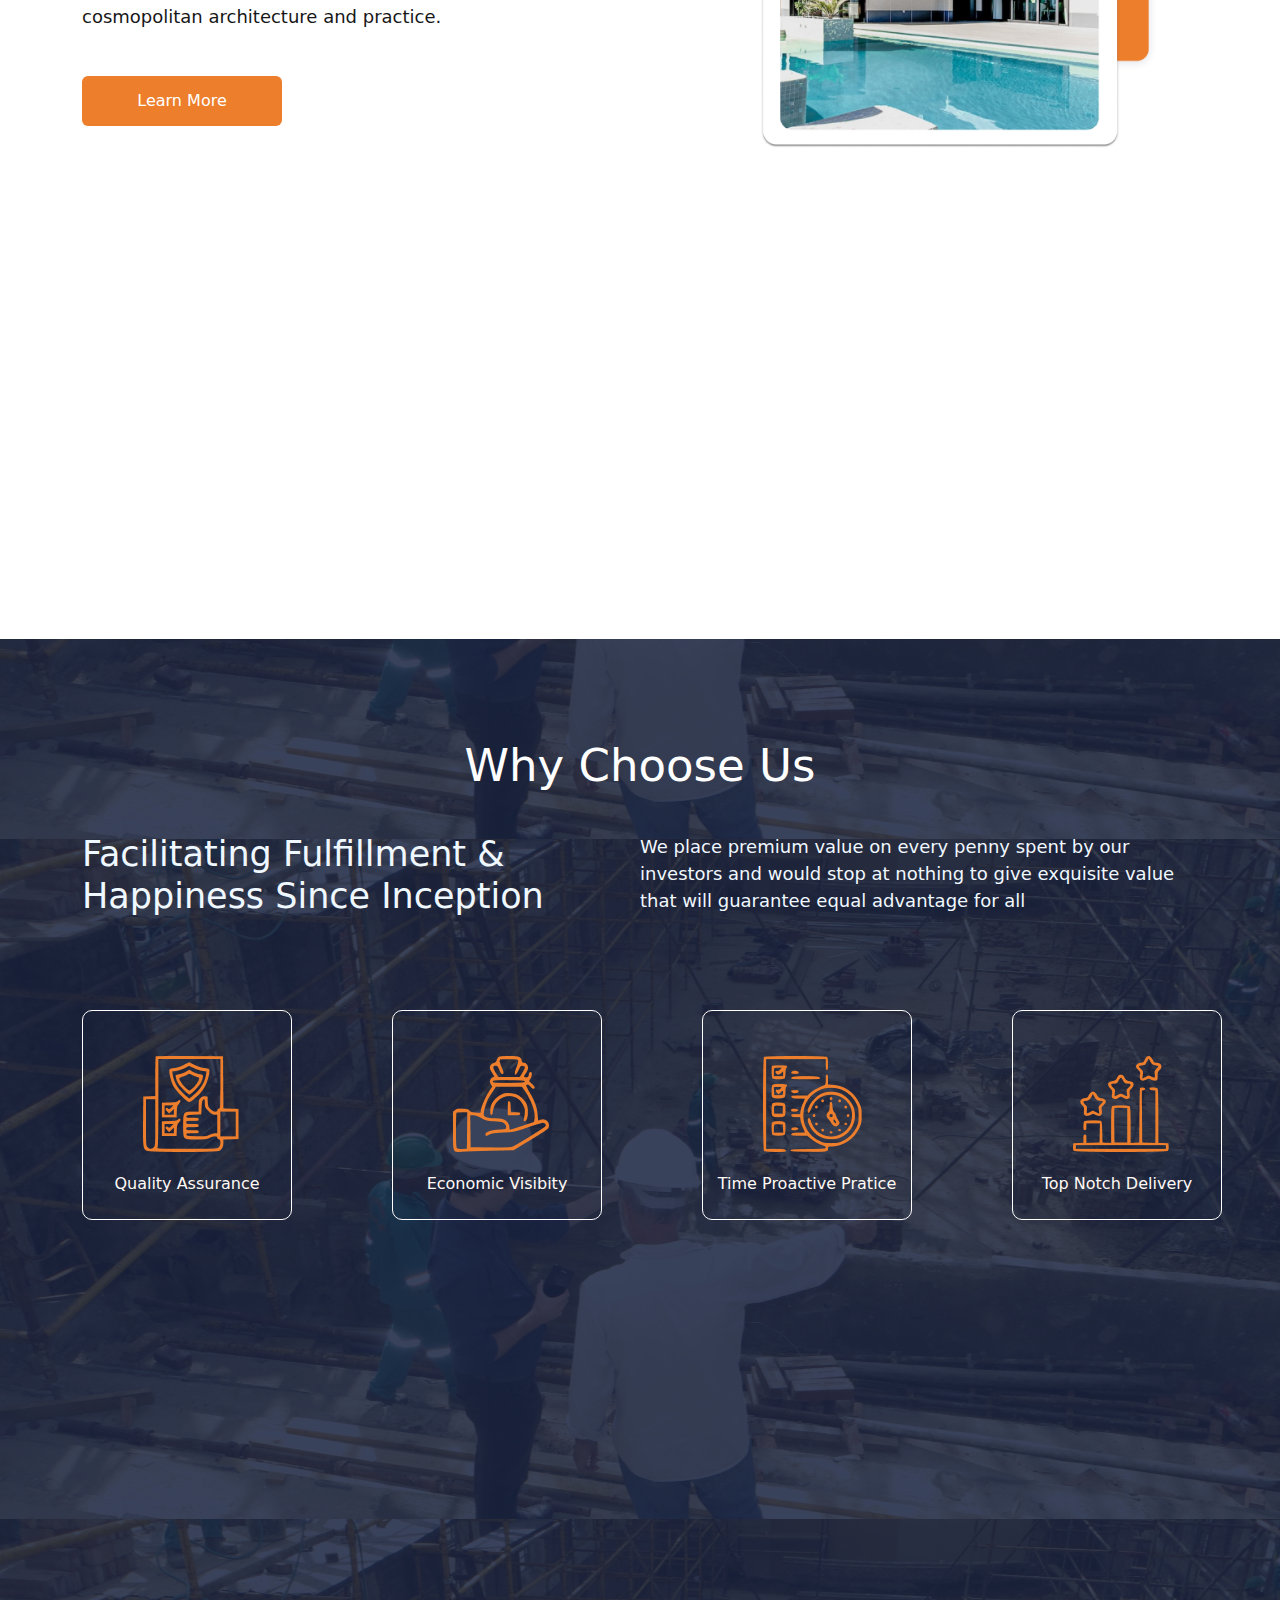
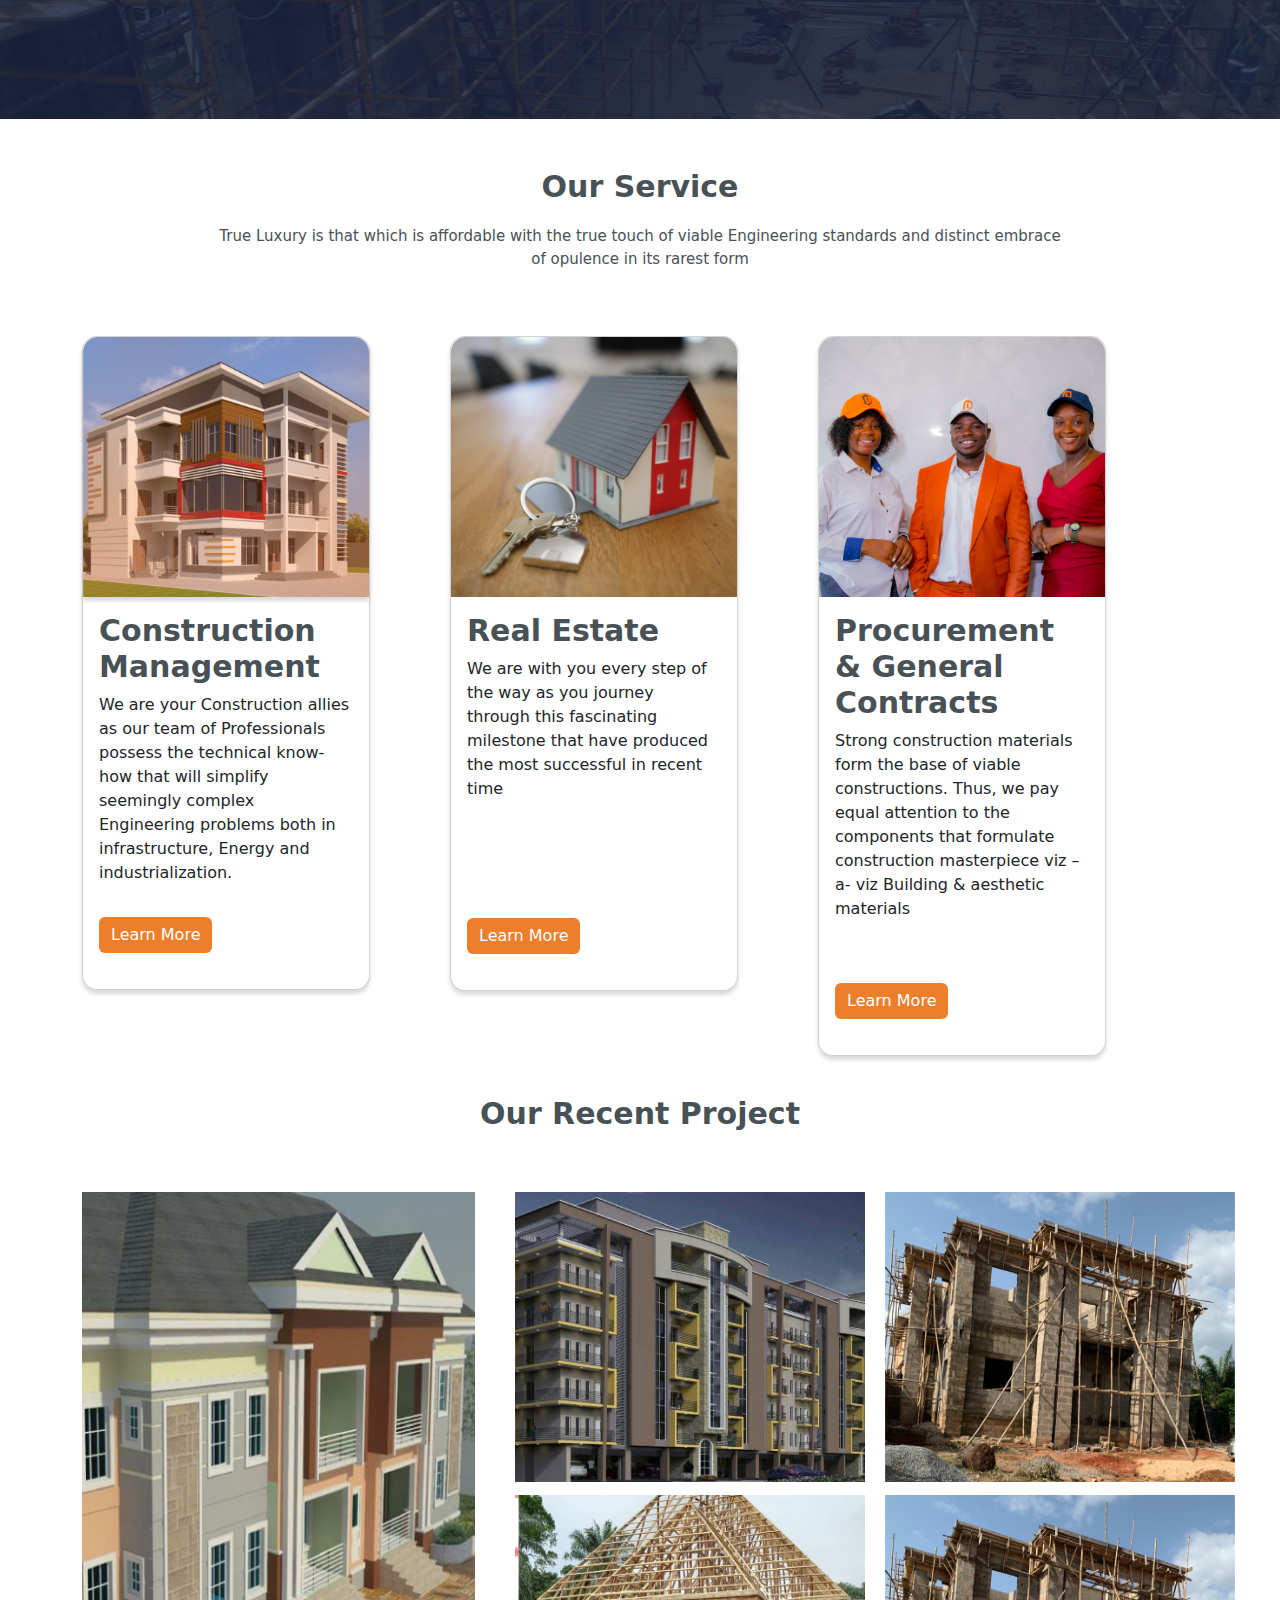
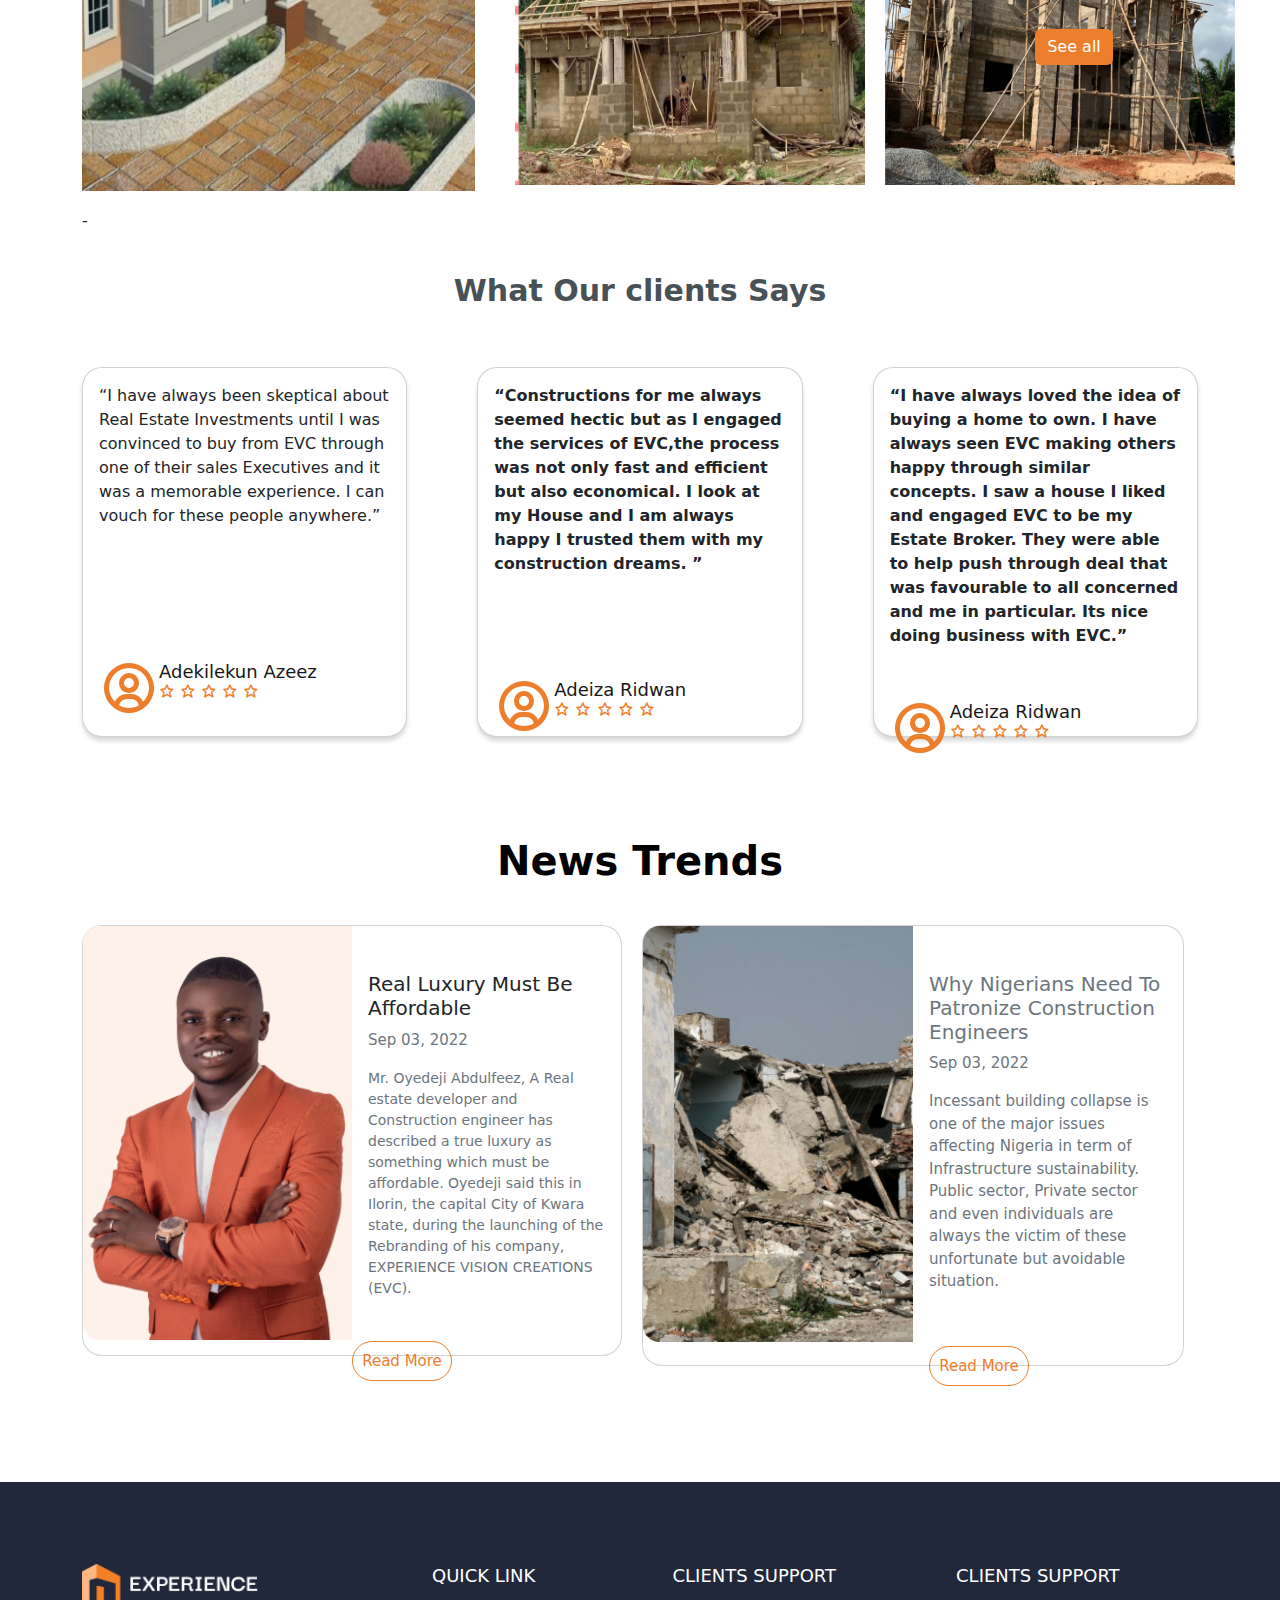
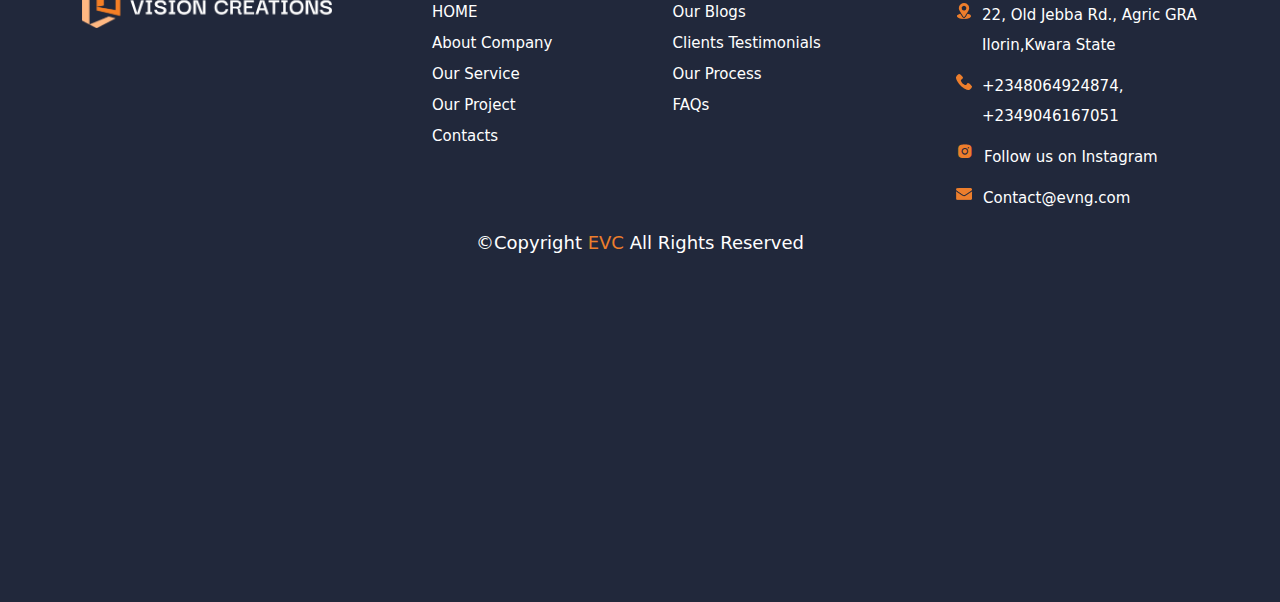
==== commit 228faf4c: "fifth commit" ====
--- a/index.html
+++ b/index.html
@@ -119,7 +119,7 @@
     </div>
     <div class="row4">
       <div class=" card-content">
-        <div class="card-body1 col-lg-3">
+        <div class="card-body1  card-boddy col-lg-3">
           <div class="image">
             <img src="./image1(Traced).png" alt="">
           </div>
@@ -140,7 +140,7 @@
       <div class="card-content">
         <div class="card-body1 card-body3 col-lg-3" style="margin-left: 100px;">
         <div class="image"><img src="./image(Traced).png" alt=""></div>
-        <div class="texxt"><p class="para5"> Time Proactive Pratice</p></div>
+        <div class="texxt"><p class="para5 paraa"> Time Proactive Pratice</p></div>
         </div>
       </div>
       <div class="card-content">
@@ -216,7 +216,7 @@
             <img src="./ilding-CGY4TZ5 (1).png" alt="" class="four">
             <button type="button" class="btn btn-success btn4">See all</button>     
           </div>
-        </div>
+        </div>-
         <div class="floww">
           <h5>What Our clients Says</h5>
           <div class="review">
@@ -306,7 +306,7 @@
                 </div>
               </div>
               <div class="table2">
-                <div class="card boddy mb-3" style="max-width: 542px; margin-left: 20px; border-radius: 20px;">
+                <div class="card boddy bodyy mb-3" style="max-width: 542px; margin-left: 20px; border-radius: 20px;">
                   <div class="row g-0">
                     <div class="col-md-6">
                       <img src="./blog-holder.png" class="img-fluid rounded-start" alt="..." style="border-radius: 25px 0px 0px 20px; width: 500px;">                    </div>
--- a/style.css
+++ b/style.css
@@ -421,7 +421,7 @@
   margin-left: 50px !important;
 }
 .picture img{
-  width: 400px !important;
+  width: 300px !important;
   margin: 0px !important;
   padding: 0px !important;
 }
@@ -434,8 +434,9 @@
 }
 .row1{
   display: flex;
-  width: 600px !important;
-  height: 100px !important;
+  width: 380px!important;
+  height: 120px !important;
+  
 
 }
 h2{
@@ -443,11 +444,11 @@
 }
 .para2{
   margin: 0px !important;
-  margin-top: 50px !important;
+  margin-top: 30px !important;
   font-size: 15px !important
 }
 .first{
-  margin-left: -250px !important;
+  margin-left: -300px !important;
 }
 .second{
   margin-left: 5px !important;
@@ -456,7 +457,7 @@
   margin-left: 5px !important;
 }
 .contain3{
-  width: 100%;
+  width: 90%;
   padding: 0px !important;
   margin-top: 50px !important;
 }
@@ -478,10 +479,10 @@
   height: 40px;
 }
 .image1{
-  margin-left: 90px !important;
+  margin-left: 30px !important;
 }
 .image1 img{
-  width: 350px ;
+  width: 250px ;
   margin: 0px !important;
   margin-bottom: 100px !important;
   margin-top: 20px !important;
@@ -492,7 +493,7 @@
   
 }
 .contain4{
-  width: 100%;
+  width: 90%;
   padding: 0px !important;
   padding-top: 40px !important;
 }
@@ -502,7 +503,7 @@
 .row3{
   display: flex;
   flex-direction: column;
-  width: 90%;
+  width: 100%;
 }
 h4{
   font-size: 30px !important;
@@ -517,26 +518,35 @@
 .card-content{
   margin: 0px !important;
   margin-top: 40px !important;
-  margin-left: 30px !important;
+  margin-left:10px !important;
 }
 .card-body1{
-  width: 200px !important;
-  height: 200px !important;
+  width: 150px !important;
+  height: 150px !important;
+}
+.paraa{
+  font-size: 14px !important;
+}
+.image img{
+  width: 50px !important;
+}
+.card-boddy{
+  margin-top: -20px !important;
 }
 .card-body2{
   margin: 0px !important;
-  margin-top: -240px !important;
-  margin-left: 230px!important;
+  margin-top: -190px !important;
+  margin-left: 160px!important;
 }
 .card-body3,.card-body4{
   margin: 0px !important;
 }
 .card-body3{
-  margin-top: -60px !important;
+  margin-top: -70px !important;
 }
 .card-body4{
-  margin-top: -240px !important;
-  margin-left: 230px !important;
+  margin-top: -190px !important;
+  margin-left: 160px !important;
 }
 .section4{
   height: auto;
@@ -544,7 +554,7 @@
 }
 .main{
   padding: 0px !important;
-  width: 80%;
+  width: 100%;
 }
 h5{
   font-size: 29px !important;
@@ -555,23 +565,23 @@
 .row5{
   display: flex;
   flex-direction: column;
-  width: 80%;
+  width: 90%;
 }
 .content1{
   margin: 0px !important;
 }
 .card{
-  width: 400px !important;
+  width: 300px !important;
   
 }
 .cards{
-margin-left: 80px !important;
+/* margin-left: 30px !important; */
 }
 .cards1,.cards2{
   margin-top: 20px !important;
 }
 .cards,.cards1,.cards2{
-  margin-left: 40px!important;
+  margin-left: 10px!important;
 }
 .flows{
   margin-top: 60px !important;
@@ -584,29 +594,29 @@
   margin-top: 40px!important;
 }
 .img1 img{
-  height: 450px !important;
-  width: 450px !important;
-  margin-left: 20px !important;
+  height: 300px !important;
+  width: 300px !important;
+  margin-left: 10px !important;
 }
 .img2 .two{
   margin: 0px !important;
   margin-top: 10px !important;
-  margin-left: 20px !important;
+  margin-left: 10px !important;
 }
 .img2 img{
   margin: 0px !important;
-  width: 450px;
-  margin-left: 20px !important;
-  height: 350px;
+  width: 300px;
+  margin-left: 10px !important;
+  height: 300px;
 }
 .img2 .one{
   margin-top: 10px !important;
 }
 .img3 img{
   margin: 0px !important;
-  width: 450px;
-  height: 350px;
-  margin-left: 20px !important;
+  width: 300px;
+  height: 300px;
+  margin-left: 10px !important;
 }
  .img3 .three, .img3 .four{
   margin-top: 20px !important;
@@ -631,7 +641,7 @@
 }
 .crd1{
   margin-top: -10px!important;
-  margin-left: 100px !important;
+  margin-left: 50px !important;
 }
 .icon4{
   margin-top: -35px;
@@ -641,7 +651,7 @@
  margin-top: -35px !important;
 }
 .crd2{
-  margin-left: 100px !important;
+  margin-left: 50px !important;
 }
 .icon3{
   margin-top: -55px;
@@ -651,7 +661,7 @@
  margin-top: -55px !important;
 }
 .crd3{
-  margin-left: 100px !important;
+  margin-left: 50px !important;
 }
 .icon9{
 
@@ -673,11 +683,13 @@
   flex-direction: column;
   width: 80%;
 }
+.bodyy{
+  margin: 0px !important;
+  margin-top: 20px !important;
+}
 .boddy{
-  margin-left: 40px !important;
-  height: auto;
-}
-
+  width: 300px !important;
+}
 .bttn{
 top: -2px !important;
 left: 10px !important;
